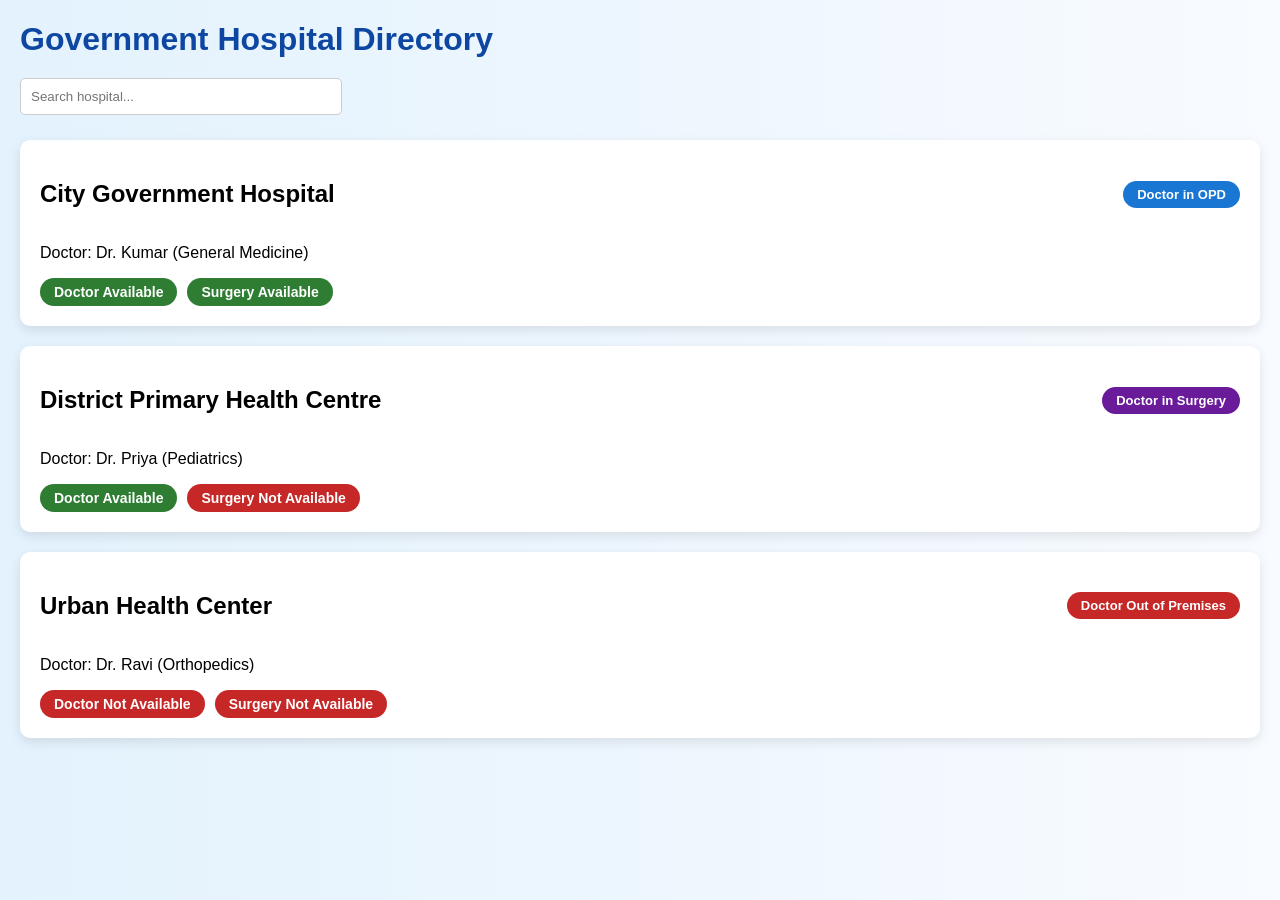
==== index.html @ 799e431b "Add files via upload" ====
<!DOCTYPE html>
<html>
<head>
    <title>Government Hospital Directory</title>
    <link rel="stylesheet" href="style.css">
</head>
<body>

<h1>Government Hospital Directory</h1>

<input type="text" id="searchBar" placeholder="Search hospital...">

<a href="hospital1.html" class="hospital-link">
<div class="hospital">
    <div class="hospital-header">
        <h2>City Government Hospital</h2>
        
        <span class="room-status opd">Doctor in OPD</span>
    </div>
    <p>Doctor: Dr. Kumar (General Medicine)</p>
    <div class="status-group">
        <span class="status available">Doctor Available</span>
        <span class="status available">Surgery Available</span>
    </div>
</div>
</a>

<a href="hospital2.html" class="hospital-link">
<div class="hospital">
    <div class="hospital-header">
        <h2>District Primary Health Centre</h2>
        <span class="room-status surgery">Doctor in Surgery</span>
    </div>
    <p>Doctor: Dr. Priya (Pediatrics)</p>
    <div class="status-group">
        <span class="status available">Doctor Available</span>
        <span class="status not-available">Surgery Not Available</span>
    </div>
</div>
</a>

<a href="hospital3.html" class="hospital-link">
<div class="hospital">
    <div class="hospital-header">
        <h2>Urban Health Center</h2>
        <span class="room-status out">Doctor Out of Premises</span>
    </div>
    <p>Doctor: Dr. Ravi (Orthopedics)</p>
    <div class="status-group">
        <span class="status not-available">Doctor Not Available</span>
        <span class="status not-available">Surgery Not Available</span>
    </div>
</div>
</a>

</body>
</html>
---- style.css ----
body {
    font-family: Arial, sans-serif;
    margin: 20px;
    background: linear-gradient(to right, #e3f2fd, #f8fbff);
}

h1 {
    color: #0d47a1;
    margin-bottom: 20px;
}

#searchBar {
    padding: 10px;
    width: 300px;
    margin-bottom: 25px;
    border-radius: 5px;
    border: 1px solid #ccc;
}

.hospital-link {
    text-decoration: none;
    color: inherit;
}

.hospital {
    background: white;
    padding: 20px;
    margin-bottom: 20px;
    border-radius: 10px;
    box-shadow: 0 4px 12px rgba(0,0,0,0.1);
    transition: transform 0.2s;
}

.hospital:hover {
    transform: scale(1.02);
}

.hospital-header {
    display: flex;
    justify-content: space-between;
    align-items: center;
}

.status-group {
    margin-top: 10px;
    display: flex;
    gap: 10px;
}

.status {
    padding: 6px 14px;
    border-radius: 20px;
    font-size: 14px;
    color: white;
    font-weight: bold;
}

.available {
    background-color: #2e7d32;
}

.not-available {
    background-color: #c62828;
}

.room-status {
    padding: 6px 14px;
    border-radius: 20px;
    font-size: 13px;
    color: white;
    font-weight: bold;
}

.opd { background-color: #1976d2; }
.surgery { background-color: #6a1b9a; }
.out { background-color: #c62828; }

.detail-card {
    display: flex;
    gap: 30px;
    background: white;
    padding: 30px;
    border-radius: 10px;
    box-shadow: 0 4px 12px rgba(0,0,0,0.1);
}

.doctor-photo {
    width: 150px;
    height: 150px;
    border-radius: 10px;
}

.back-btn {
    display: inline-block;
    margin-bottom: 20px;
    text-decoration: none;
    color: white;
    background: #1976d2;
    padding: 8px 15px;
    border-radius: 5px;
}
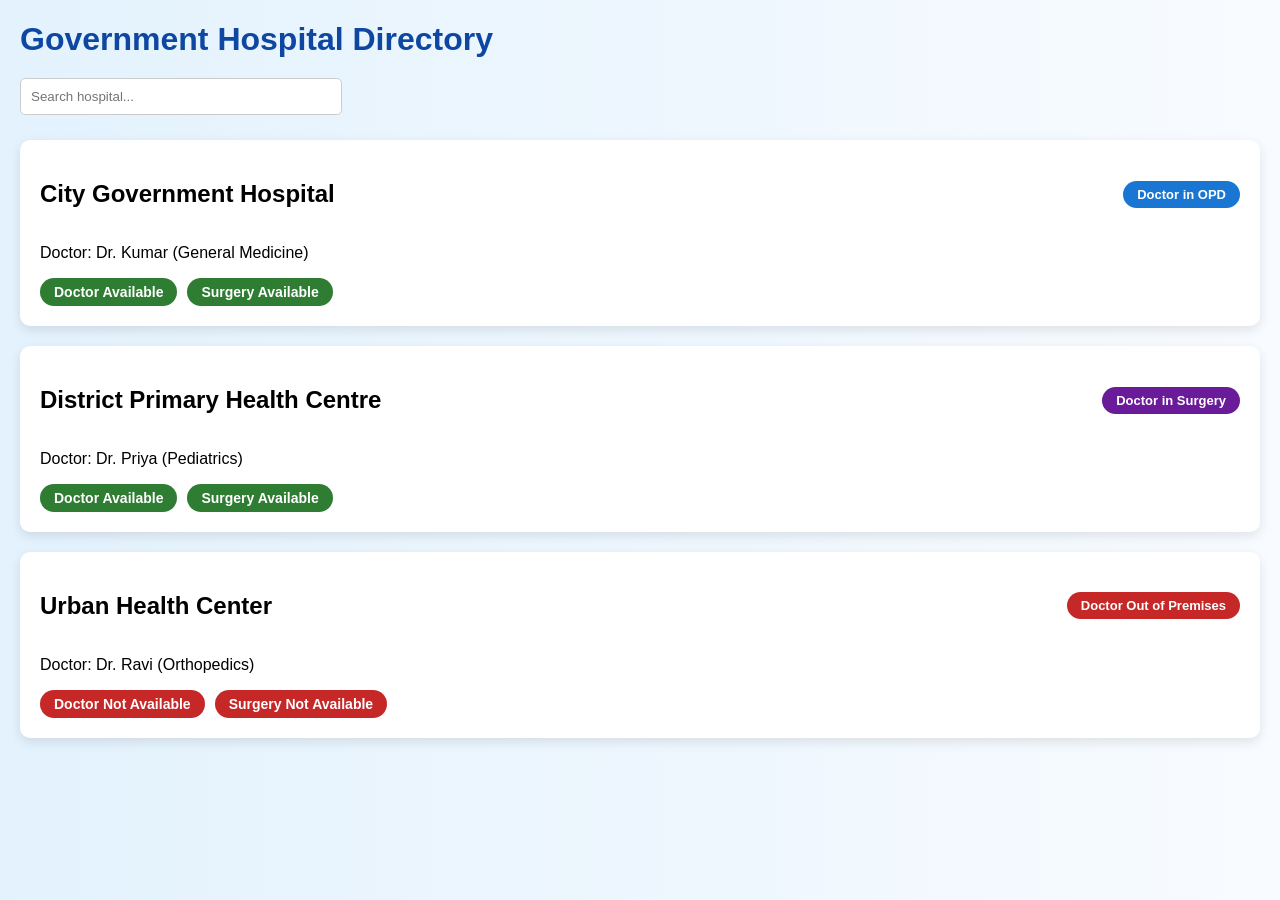
==== commit ac72e023: "Change surgery status from not available to available" ====
--- a/index.html
+++ b/index.html
@@ -34,7 +34,7 @@
     <p>Doctor: Dr. Priya (Pediatrics)</p>
     <div class="status-group">
         <span class="status available">Doctor Available</span>
-        <span class="status not-available">Surgery Not Available</span>
+        <span class="status available">Surgery Available</span>
     </div>
 </div>
 </a>
